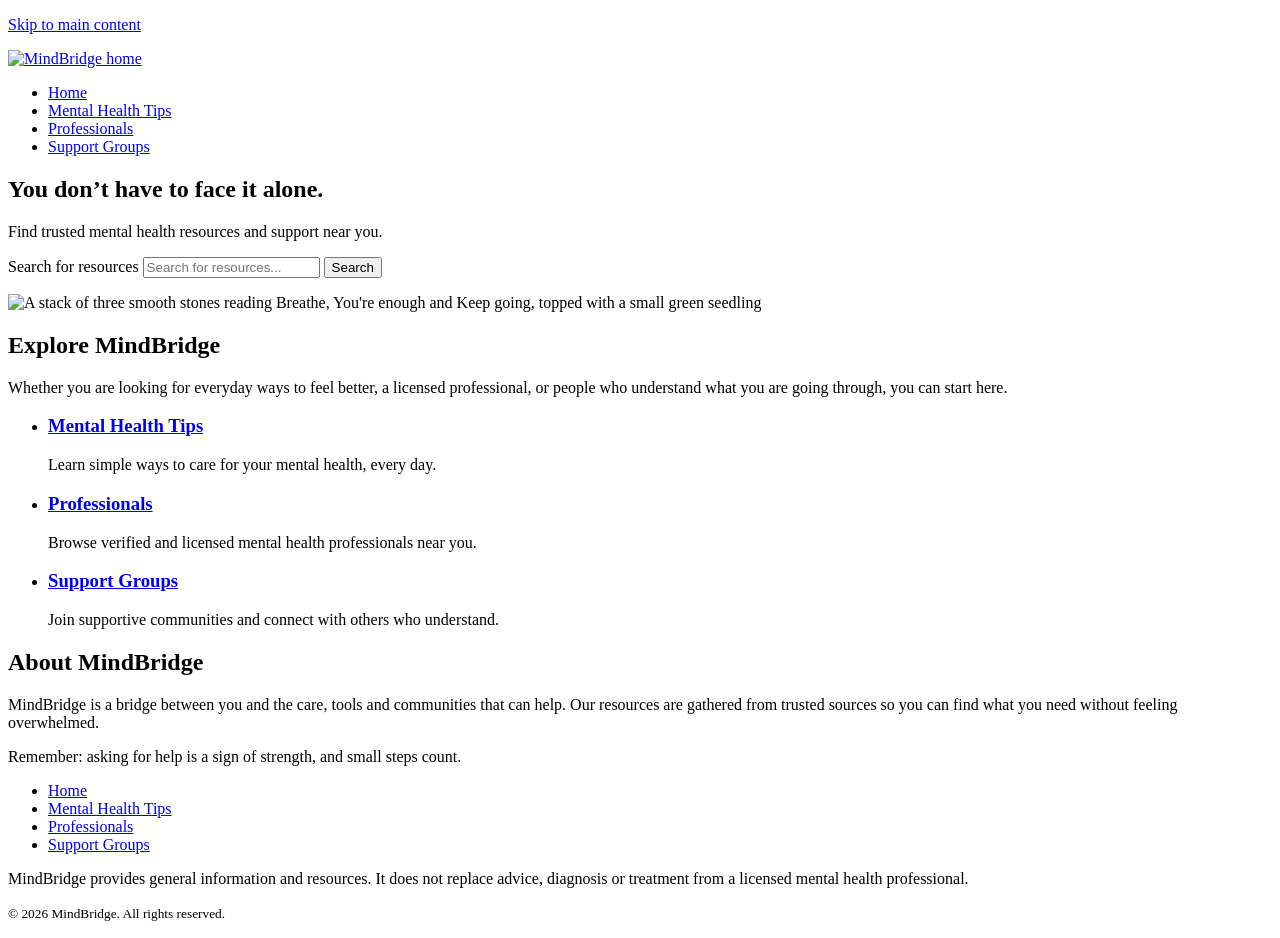
==== index.html @ d75eac20 "Added Files" ====
<!DOCTYPE html>
<html lang="en">
  <head>
    <meta charset="utf-8">
    <meta name="viewport" content="width=device-width, initial-scale=1">
    <meta name="description" content="MindBridge helps you find trusted mental health resources and support near you.">
    <title>Home | MindBridge</title>
  </head>
  <body>
    <p><a href="#main-content">Skip to main content</a></p>
    <header>
      <p><a href="index.html"><img src="images/logo.png" alt="MindBridge home" width="185" height="45"></a></p>
      <nav aria-label="Main navigation">
        <ul>
          <li><a href="index.html" aria-current="page">Home</a></li>
          <li><a href="mental-health-tips.html">Mental Health Tips</a></li>
          <li><a href="professionals.html">Professionals</a></li>
          <li><a href="support-groups.html">Support Groups</a></li>
        </ul>
      </nav>
    </header>
    <main id="main-content">
      <section aria-labelledby="hero-heading">
        <h1 id="hero-heading">You don&rsquo;t have to face it alone.</h1>
        <p>Find trusted mental health resources and support near you.</p>
        <form action="index.html" method="get" role="search">
          <p>
            <label for="resource-search">Search for resources</label>
            <input type="search" id="resource-search" name="q" placeholder="Search for resources..." autocomplete="off">
            <button type="submit">Search</button>
          </p>
        </form>
        <img src="images/stones.jpg" alt="A stack of three smooth stones reading Breathe, You're enough and Keep going, topped with a small green seedling" width="420" height="321">
      </section>

      <section aria-labelledby="explore-heading">
        <h2 id="explore-heading">Explore MindBridge</h2>
        <p>Whether you are looking for everyday ways to feel better, a licensed professional, or people who understand what you are going through, you can start here.</p>
        <ul>
          <li>
            <h3><a href="mental-health-tips.html">Mental Health Tips</a></h3>
            <p>Learn simple ways to care for your mental health, every day.</p>
          </li>
          <li>
            <h3><a href="professionals.html">Professionals</a></h3>
            <p>Browse verified and licensed mental health professionals near you.</p>
          </li>
          <li>
            <h3><a href="support-groups.html">Support Groups</a></h3>
            <p>Join supportive communities and connect with others who understand.</p>
          </li>
        </ul>
      </section>

      <section aria-labelledby="about-heading">
        <h2 id="about-heading">About MindBridge</h2>
        <p>MindBridge is a bridge between you and the care, tools and communities that can help. Our resources are gathered from trusted sources so you can find what you need without feeling overwhelmed.</p>
        <p>Remember: asking for help is a sign of strength, and small steps count.</p>
      </section>
    </main>
    <footer>
      <nav aria-label="Footer navigation">
        <ul>
          <li><a href="index.html">Home</a></li>
          <li><a href="mental-health-tips.html">Mental Health Tips</a></li>
          <li><a href="professionals.html">Professionals</a></li>
          <li><a href="support-groups.html">Support Groups</a></li>
        </ul>
      </nav>
      <p>MindBridge provides general information and resources. It does not replace advice, diagnosis or treatment from a licensed mental health professional.</p>
      <p><small>&copy; 2026 MindBridge. All rights reserved.</small></p>
    </footer>
  </body>
</html>
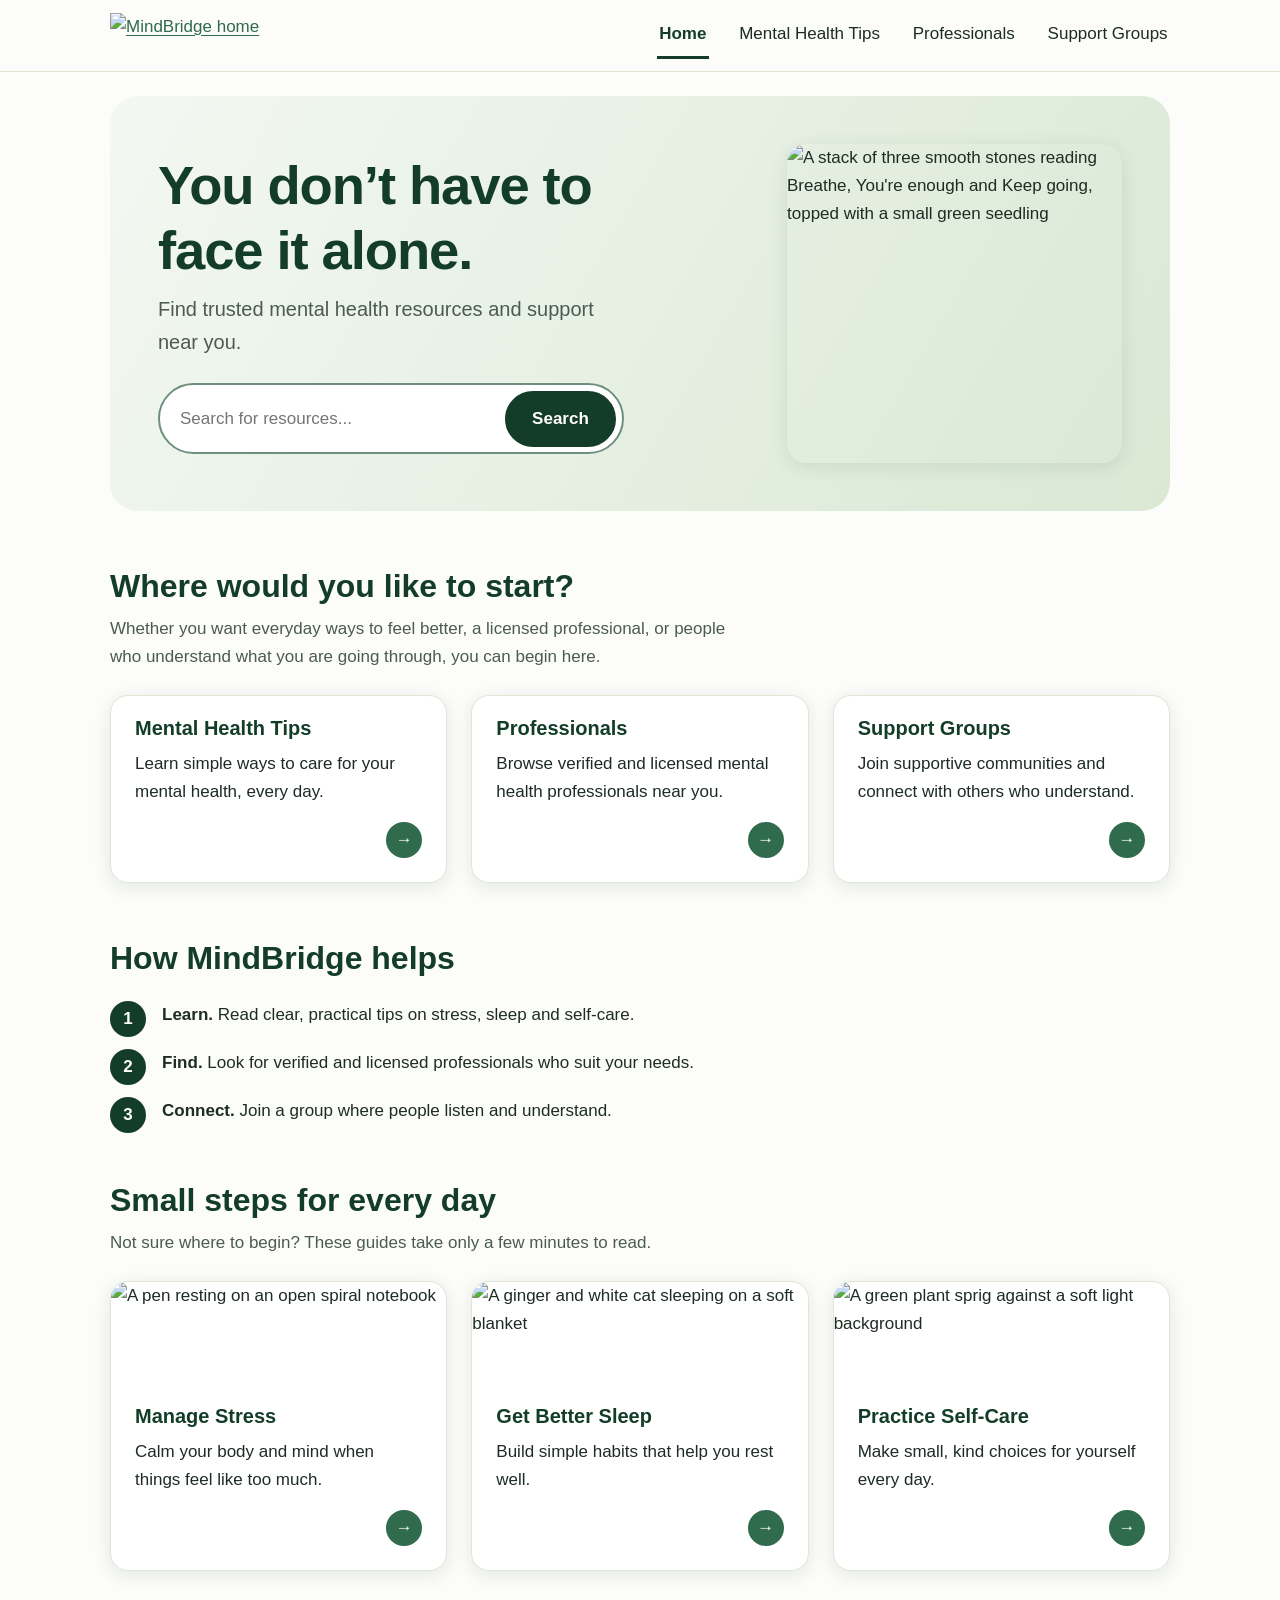
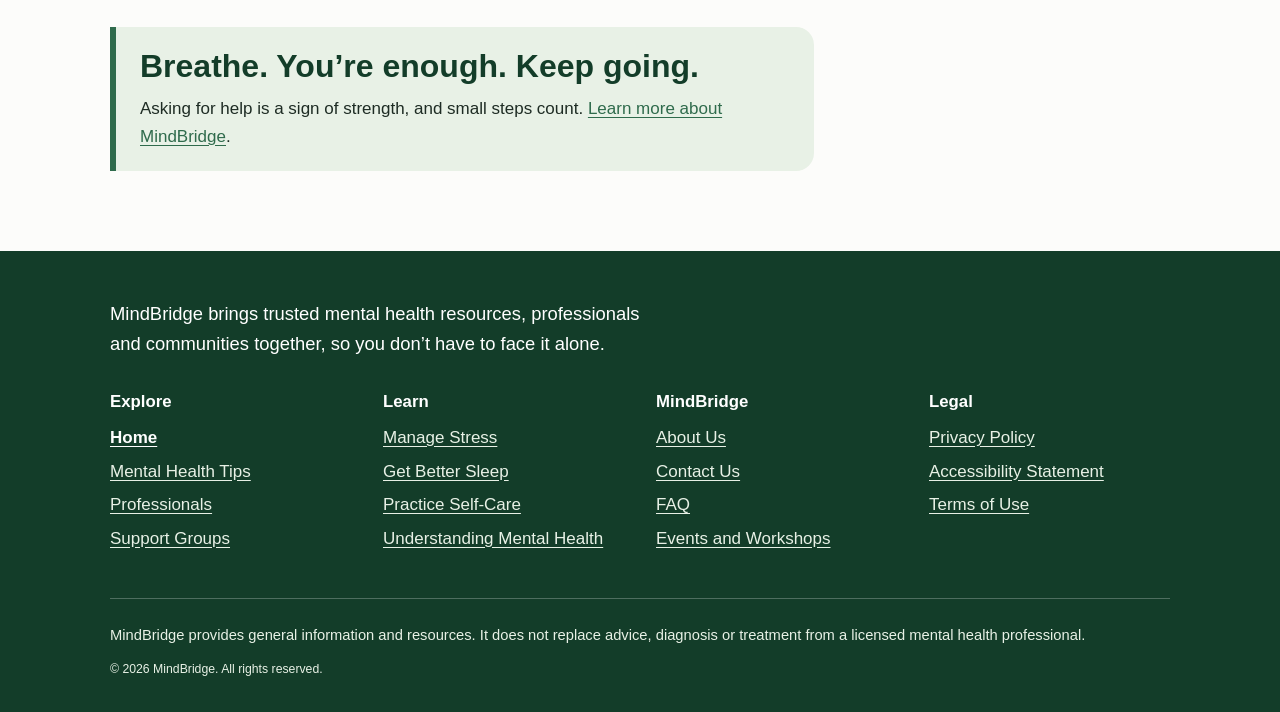
==== commit e8270a50: "fix issues" ====
--- a/index.html
+++ b/index.html
@@ -5,70 +5,176 @@
     <meta name="viewport" content="width=device-width, initial-scale=1">
     <meta name="description" content="MindBridge helps you find trusted mental health resources and support near you.">
     <title>Home | MindBridge</title>
+    <link rel="stylesheet" href="css/base.css">
+    <link rel="stylesheet" href="css/layout.css">
+    <link rel="stylesheet" href="css/components.css">
+    <link rel="stylesheet" href="css/pages.css">
   </head>
   <body>
-    <p><a href="#main-content">Skip to main content</a></p>
-    <header>
-      <p><a href="index.html"><img src="images/logo.png" alt="MindBridge home" width="185" height="45"></a></p>
-      <nav aria-label="Main navigation">
-        <ul>
-          <li><a href="index.html" aria-current="page">Home</a></li>
-          <li><a href="mental-health-tips.html">Mental Health Tips</a></li>
-          <li><a href="professionals.html">Professionals</a></li>
-          <li><a href="support-groups.html">Support Groups</a></li>
-        </ul>
-      </nav>
+    <a class="skip-link" href="#main-content">Skip to main content</a>
+    <header class="site-header">
+      <div class="header-inner">
+        <a class="brand" href="index.html"><img src="images/logo.png" alt="MindBridge home" width="185" height="45"></a>
+        <nav class="main-nav" aria-label="Main navigation">
+          <ul>
+            <li><a href="index.html" aria-current="page">Home</a></li>
+            <li><a href="mental-health-tips.html">Mental Health Tips</a></li>
+            <li><a href="professionals.html">Professionals</a></li>
+            <li><a href="support-groups.html">Support Groups</a></li>
+          </ul>
+        </nav>
+      </div>
     </header>
     <main id="main-content">
-      <section aria-labelledby="hero-heading">
-        <h1 id="hero-heading">You don&rsquo;t have to face it alone.</h1>
-        <p>Find trusted mental health resources and support near you.</p>
-        <form action="index.html" method="get" role="search">
-          <p>
-            <label for="resource-search">Search for resources</label>
-            <input type="search" id="resource-search" name="q" placeholder="Search for resources..." autocomplete="off">
-            <button type="submit">Search</button>
-          </p>
-        </form>
-        <img src="images/stones.jpg" alt="A stack of three smooth stones reading Breathe, You're enough and Keep going, topped with a small green seedling" width="420" height="321">
+      <section class="hero" aria-labelledby="hero-heading">
+        <div>
+          <h1 id="hero-heading">You don&rsquo;t have to face it alone.</h1>
+          <p class="lead">Find trusted mental health resources and support near you.</p>
+          <form class="search-form" action="index.html" method="get" role="search">
+            <p>
+              <label class="visually-hidden" for="resource-search">Search for resources</label>
+              <input type="search" id="resource-search" name="q" placeholder="Search for resources..." autocomplete="off">
+              <button type="submit">Search</button>
+            </p>
+          </form>
+        </div>
+        <img src="images/stones.jpg" alt="A stack of three smooth stones reading Breathe, You're enough and Keep going, topped with a small green seedling" width="335" height="319">
       </section>
 
       <section aria-labelledby="explore-heading">
-        <h2 id="explore-heading">Explore MindBridge</h2>
-        <p>Whether you are looking for everyday ways to feel better, a licensed professional, or people who understand what you are going through, you can start here.</p>
-        <ul>
+        <h2 id="explore-heading">Where would you like to start?</h2>
+        <p class="intro">Whether you want everyday ways to feel better, a licensed professional, or people who understand what you are going through, you can begin here.</p>
+        <ul class="card-grid">
           <li>
-            <h3><a href="mental-health-tips.html">Mental Health Tips</a></h3>
-            <p>Learn simple ways to care for your mental health, every day.</p>
+            <article class="card">
+              <div class="card-body">
+                <h3><a href="mental-health-tips.html">Mental Health Tips</a></h3>
+                <p>Learn simple ways to care for your mental health, every day.</p>
+                <span class="arrow" aria-hidden="true">&rarr;</span>
+              </div>
+            </article>
           </li>
           <li>
-            <h3><a href="professionals.html">Professionals</a></h3>
-            <p>Browse verified and licensed mental health professionals near you.</p>
+            <article class="card">
+              <div class="card-body">
+                <h3><a href="professionals.html">Professionals</a></h3>
+                <p>Browse verified and licensed mental health professionals near you.</p>
+                <span class="arrow" aria-hidden="true">&rarr;</span>
+              </div>
+            </article>
           </li>
           <li>
-            <h3><a href="support-groups.html">Support Groups</a></h3>
-            <p>Join supportive communities and connect with others who understand.</p>
+            <article class="card">
+              <div class="card-body">
+                <h3><a href="support-groups.html">Support Groups</a></h3>
+                <p>Join supportive communities and connect with others who understand.</p>
+                <span class="arrow" aria-hidden="true">&rarr;</span>
+              </div>
+            </article>
+          </li>
+        </ul>
+      </section>
+
+      <section aria-labelledby="how-heading">
+        <h2 id="how-heading">How MindBridge helps</h2>
+        <ol class="steps">
+          <li><strong>Learn.</strong> Read clear, practical tips on stress, sleep and self-care.</li>
+          <li><strong>Find.</strong> Look for verified and licensed professionals who suit your needs.</li>
+          <li><strong>Connect.</strong> Join a group where people listen and understand.</li>
+        </ol>
+      </section>
+
+      <section aria-labelledby="daily-heading">
+        <h2 id="daily-heading">Small steps for every day</h2>
+        <p class="intro">Not sure where to begin? These guides take only a few minutes to read.</p>
+        <ul class="card-grid">
+          <li>
+            <article class="card">
+              <img src="images/notebook.jpg" alt="A pen resting on an open spiral notebook" width="214" height="65">
+              <div class="card-body">
+                <h3><a href="manage-stress.html">Manage Stress</a></h3>
+                <p>Calm your body and mind when things feel like too much.</p>
+                <span class="arrow" aria-hidden="true">&rarr;</span>
+              </div>
+            </article>
+          </li>
+          <li>
+            <article class="card">
+              <img src="images/cat.jpg" alt="A ginger and white cat sleeping on a soft blanket" width="214" height="65">
+              <div class="card-body">
+                <h3><a href="better-sleep.html">Get Better Sleep</a></h3>
+                <p>Build simple habits that help you rest well.</p>
+                <span class="arrow" aria-hidden="true">&rarr;</span>
+              </div>
+            </article>
+          </li>
+          <li>
+            <article class="card">
+              <img src="images/plant.jpg" alt="A green plant sprig against a soft light background" width="214" height="65">
+              <div class="card-body">
+                <h3><a href="self-care.html">Practice Self-Care</a></h3>
+                <p>Make small, kind choices for yourself every day.</p>
+                <span class="arrow" aria-hidden="true">&rarr;</span>
+              </div>
+            </article>
           </li>
         </ul>
       </section>
 
       <section aria-labelledby="about-heading">
-        <h2 id="about-heading">About MindBridge</h2>
-        <p>MindBridge is a bridge between you and the care, tools and communities that can help. Our resources are gathered from trusted sources so you can find what you need without feeling overwhelmed.</p>
-        <p>Remember: asking for help is a sign of strength, and small steps count.</p>
+        <div class="note">
+          <h2 id="about-heading">Breathe. You&rsquo;re enough. Keep going.</h2>
+          <p>Asking for help is a sign of strength, and small steps count. <a href="about.html">Learn more about MindBridge</a>.</p>
+        </div>
       </section>
     </main>
-    <footer>
-      <nav aria-label="Footer navigation">
-        <ul>
-          <li><a href="index.html">Home</a></li>
-          <li><a href="mental-health-tips.html">Mental Health Tips</a></li>
-          <li><a href="professionals.html">Professionals</a></li>
-          <li><a href="support-groups.html">Support Groups</a></li>
-        </ul>
-      </nav>
-      <p>MindBridge provides general information and resources. It does not replace advice, diagnosis or treatment from a licensed mental health professional.</p>
-      <p><small>&copy; 2026 MindBridge. All rights reserved.</small></p>
+    <footer class="site-footer">
+      <div class="footer-inner">
+        <p class="footer-intro">MindBridge brings trusted mental health resources, professionals and communities together, so you don&rsquo;t have to face it alone.</p>
+        <nav aria-label="Footer navigation">
+          <div class="footer-columns">
+            <div>
+              <h2>Explore</h2>
+              <ul>
+                <li><a href="index.html" aria-current="page">Home</a></li>
+                <li><a href="mental-health-tips.html">Mental Health Tips</a></li>
+                <li><a href="professionals.html">Professionals</a></li>
+                <li><a href="support-groups.html">Support Groups</a></li>
+              </ul>
+            </div>
+            <div>
+              <h2>Learn</h2>
+              <ul>
+                <li><a href="manage-stress.html">Manage Stress</a></li>
+                <li><a href="better-sleep.html">Get Better Sleep</a></li>
+                <li><a href="self-care.html">Practice Self-Care</a></li>
+                <li><a href="understanding-mental-health.html">Understanding Mental Health</a></li>
+              </ul>
+            </div>
+            <div>
+              <h2>MindBridge</h2>
+              <ul>
+                <li><a href="about.html">About Us</a></li>
+                <li><a href="contact.html">Contact Us</a></li>
+                <li><a href="faq.html">FAQ</a></li>
+                <li><a href="events.html">Events and Workshops</a></li>
+              </ul>
+            </div>
+            <div>
+              <h2>Legal</h2>
+              <ul>
+                <li><a href="privacy-policy.html">Privacy Policy</a></li>
+                <li><a href="accessibility.html">Accessibility Statement</a></li>
+                <li><a href="terms.html">Terms of Use</a></li>
+              </ul>
+            </div>
+          </div>
+        </nav>
+        <div class="footer-note">
+          <p>MindBridge provides general information and resources. It does not replace advice, diagnosis or treatment from a licensed mental health professional.</p>
+          <p><small>&copy; 2026 MindBridge. All rights reserved.</small></p>
+        </div>
+      </div>
     </footer>
   </body>
 </html>
--- a/css/base.css
+++ b/css/base.css
@@ -0,0 +1,132 @@
+/* base.css - colours, typography and global defaults */
+
+:root {
+  --green-900: #133d29;
+  --green-700: #2f6b4c;
+  --green-500: #58846a;
+  --green-200: #dae8d4;
+  --green-100: #e8f1e6;
+  --green-50: #f3f8f2;
+  --paper: #fcfcfa;
+  --white: #ffffff;
+  --ink: #1e2c24;
+  --muted: #4b5b52;
+  --line: #6f8f7e;
+  --radius: 18px;
+  --shadow: 0 4px 18px rgba(19, 61, 41, 0.1);
+  --max-width: 1100px;
+}
+
+*,
+*::before,
+*::after {
+  box-sizing: border-box;
+}
+
+html {
+  scroll-behavior: smooth;
+}
+
+body {
+  margin: 0;
+  font-family: "Segoe UI", Roboto, "Helvetica Neue", Arial, sans-serif;
+  font-size: 1.0625rem;
+  line-height: 1.65;
+  color: var(--ink);
+  background: var(--paper);
+}
+
+h1,
+h2,
+h3 {
+  margin: 0 0 0.6rem;
+  line-height: 1.2;
+  color: var(--green-900);
+}
+
+h1 {
+  font-size: clamp(2.2rem, 5vw, 3.4rem);
+  letter-spacing: -0.02em;
+}
+
+h2 {
+  font-size: clamp(1.5rem, 3vw, 2rem);
+}
+
+h3 {
+  font-size: 1.25rem;
+}
+
+p {
+  margin: 0 0 1rem;
+}
+
+ul,
+ol {
+  margin: 0 0 1rem;
+  padding-left: 1.4rem;
+}
+
+li {
+  margin-bottom: 0.35rem;
+}
+
+img {
+  display: block;
+  max-width: 100%;
+  height: auto;
+}
+
+a {
+  color: var(--green-700);
+  text-underline-offset: 3px;
+}
+
+a:hover {
+  color: var(--green-900);
+}
+
+:focus-visible {
+  outline: 3px solid var(--green-900);
+  outline-offset: 3px;
+  border-radius: 4px;
+}
+
+/* Skip link: hidden until it receives keyboard focus */
+.skip-link {
+  position: absolute;
+  left: 1rem;
+  top: -5rem;
+  z-index: 100;
+  padding: 0.7rem 1.2rem;
+  border-radius: 10px;
+  background: var(--green-900);
+  color: var(--white);
+}
+
+.skip-link:focus {
+  top: 1rem;
+}
+
+/* Hidden visually but still read by screen readers */
+.visually-hidden {
+  position: absolute;
+  width: 1px;
+  height: 1px;
+  margin: -1px;
+  padding: 0;
+  overflow: hidden;
+  clip: rect(0, 0, 0, 0);
+  white-space: nowrap;
+  border: 0;
+}
+
+@media (prefers-reduced-motion: reduce) {
+  html {
+    scroll-behavior: auto;
+  }
+
+  * {
+    transition: none !important;
+  }
+}
--- a/css/layout.css
+++ b/css/layout.css
@@ -0,0 +1,159 @@
+/* layout.css - header, navigation, page width and footer */
+
+.site-header {
+  background: var(--paper);
+  border-bottom: 1px solid var(--green-200);
+}
+
+.header-inner {
+  display: flex;
+  flex-wrap: wrap;
+  align-items: center;
+  justify-content: space-between;
+  gap: 0.5rem 2rem;
+  max-width: var(--max-width);
+  margin: 0 auto;
+  padding: 0.75rem 1.25rem;
+}
+
+.brand img {
+  width: 185px;
+}
+
+.main-nav ul {
+  display: flex;
+  flex-wrap: wrap;
+  gap: 0.25rem 1.75rem;
+  margin: 0;
+  padding: 0;
+  list-style: none;
+}
+
+.main-nav li {
+  margin: 0;
+}
+
+.main-nav a {
+  display: block;
+  padding: 0.5rem 0.15rem;
+  border-bottom: 3px solid transparent;
+  color: var(--ink);
+  text-decoration: none;
+}
+
+.main-nav a:hover {
+  border-bottom-color: var(--green-500);
+}
+
+.main-nav a[aria-current="page"] {
+  border-bottom-color: var(--green-900);
+  color: var(--green-900);
+  font-weight: 600;
+}
+
+/* Page content */
+main {
+  max-width: var(--max-width);
+  margin: 0 auto;
+  padding: 0 1.25rem;
+}
+
+main > section {
+  margin: 3.5rem 0;
+}
+
+main > section.hero {
+  margin-top: 1.5rem;
+}
+
+/* Breadcrumb trail on inner pages */
+.breadcrumb {
+  margin-top: 1.25rem;
+  font-size: 0.95rem;
+}
+
+.breadcrumb ol {
+  display: flex;
+  flex-wrap: wrap;
+  gap: 0.25rem 0.6rem;
+  margin: 0;
+  padding: 0;
+  list-style: none;
+}
+
+.breadcrumb li {
+  margin: 0;
+}
+
+.breadcrumb li + li::before {
+  content: "/";
+  margin-right: 0.6rem;
+  color: var(--muted);
+}
+
+/* Footer */
+.site-footer {
+  margin-top: 5rem;
+  padding: 3rem 0 1.5rem;
+  background: var(--green-900);
+  color: var(--green-100);
+}
+
+.footer-inner {
+  max-width: var(--max-width);
+  margin: 0 auto;
+  padding: 0 1.25rem;
+}
+
+.footer-intro {
+  max-width: 34rem;
+  margin-bottom: 2rem;
+  font-size: 1.15rem;
+  color: var(--white);
+}
+
+.footer-columns {
+  display: grid;
+  grid-template-columns: repeat(auto-fit, minmax(190px, 1fr));
+  gap: 2rem;
+}
+
+.footer-columns h2 {
+  margin-bottom: 0.75rem;
+  font-size: 1.05rem;
+  color: var(--white);
+}
+
+.footer-columns ul {
+  margin: 0;
+  padding: 0;
+  list-style: none;
+}
+
+.site-footer a {
+  color: var(--green-100);
+}
+
+.site-footer a:hover,
+.site-footer a[aria-current="page"] {
+  color: var(--white);
+}
+
+.site-footer a[aria-current="page"] {
+  font-weight: 600;
+}
+
+.site-footer :focus-visible {
+  outline-color: var(--white);
+}
+
+.footer-note {
+  margin-top: 2.5rem;
+  padding-top: 1.5rem;
+  border-top: 1px solid rgba(255, 255, 255, 0.25);
+  font-size: 0.92rem;
+}
+
+.footer-note p {
+  margin-bottom: 0.5rem;
+}
--- a/css/components.css
+++ b/css/components.css
@@ -0,0 +1,326 @@
+/* components.css - hero, buttons, cards, forms and other reusable parts */
+
+/* Hero banner */
+.hero {
+  display: grid;
+  grid-template-columns: 1fr 1fr;
+  gap: 2rem;
+  align-items: center;
+  padding: 3rem;
+  border-radius: 28px;
+  background: linear-gradient(120deg, var(--green-50), var(--green-200));
+  overflow: hidden;
+}
+
+.hero.hero-simple {
+  grid-template-columns: 1fr;
+}
+
+.hero p.lead {
+  max-width: 32rem;
+  font-size: 1.25rem;
+  color: var(--muted);
+}
+
+.hero img {
+  margin-left: auto;
+  border-radius: 20px;
+  box-shadow: var(--shadow);
+}
+
+.hero img.hero-icon {
+  border-radius: 50%;
+  box-shadow: none;
+}
+
+.label {
+  margin-bottom: 0.5rem;
+  font-size: 0.9rem;
+  font-weight: 600;
+  letter-spacing: 0.06em;
+  text-transform: uppercase;
+  color: var(--green-700);
+}
+
+/* Buttons */
+.button,
+button {
+  display: inline-block;
+  padding: 0.75rem 1.6rem;
+  border: 2px solid var(--green-900);
+  border-radius: 999px;
+  background: var(--green-900);
+  color: var(--white);
+  font: inherit;
+  font-weight: 600;
+  text-decoration: none;
+  cursor: pointer;
+  transition: background 0.2s;
+}
+
+.button:hover,
+button:hover {
+  background: var(--green-700);
+  border-color: var(--green-700);
+  color: var(--white);
+}
+
+.button.button-light {
+  background: transparent;
+  color: var(--green-900);
+}
+
+.button.button-light:hover {
+  background: var(--green-900);
+  color: var(--white);
+}
+
+/* Forms */
+fieldset {
+  max-width: 640px;
+  margin: 0;
+  padding: 1.5rem;
+  border: 2px solid var(--green-200);
+  border-radius: var(--radius);
+  background: var(--white);
+}
+
+legend {
+  padding: 0 0.5rem;
+  font-weight: 600;
+  color: var(--green-900);
+}
+
+label {
+  display: block;
+  margin-bottom: 0.25rem;
+  font-weight: 600;
+}
+
+input[type="text"],
+input[type="email"],
+input[type="search"],
+select,
+textarea {
+  width: 100%;
+  padding: 0.7rem 0.9rem;
+  border: 2px solid var(--line);
+  border-radius: 12px;
+  background: var(--white);
+  color: var(--ink);
+  font: inherit;
+}
+
+textarea {
+  min-height: 9rem;
+  resize: vertical;
+}
+
+/* Pill-shaped search bar on the home page */
+.search-form {
+  max-width: 30rem;
+  margin-top: 1.5rem;
+}
+
+.search-form p {
+  display: flex;
+  gap: 0.5rem;
+  margin: 0;
+  padding: 0.35rem;
+  border: 2px solid var(--line);
+  border-radius: 999px;
+  background: var(--white);
+}
+
+.search-form input[type="search"] {
+  flex: 1;
+  min-width: 0;
+  border: 0;
+  background: transparent;
+}
+
+.search-form input[type="search"]:focus-visible {
+  outline-offset: 0;
+}
+
+/* Cards */
+.card-grid {
+  display: grid;
+  grid-template-columns: repeat(auto-fit, minmax(250px, 1fr));
+  gap: 1.5rem;
+  margin: 1.5rem 0 0;
+  padding: 0;
+  list-style: none;
+}
+
+.card-grid > li {
+  margin: 0;
+}
+
+.card {
+  position: relative;
+  display: flex;
+  flex-direction: column;
+  height: 100%;
+  border: 1px solid var(--green-200);
+  border-radius: var(--radius);
+  background: var(--white);
+  box-shadow: var(--shadow);
+  overflow: hidden;
+}
+
+.card-body {
+  display: flex;
+  flex: 1;
+  flex-direction: column;
+  padding: 1.25rem 1.5rem 1.5rem;
+}
+
+.card h3 a {
+  color: var(--green-900);
+  text-decoration: none;
+}
+
+/* Makes the whole card clickable */
+.card h3 a::after {
+  content: "";
+  position: absolute;
+  inset: 0;
+}
+
+.card:hover {
+  border-color: var(--green-500);
+}
+
+.card:focus-within {
+  outline: 3px solid var(--green-900);
+  outline-offset: 3px;
+}
+
+.card h3 a:focus-visible {
+  outline: none;
+}
+
+.arrow {
+  display: flex;
+  align-items: center;
+  justify-content: center;
+  align-self: flex-end;
+  width: 2.25rem;
+  height: 2.25rem;
+  margin-top: auto;
+  border-radius: 50%;
+  background: var(--green-700);
+  color: var(--white);
+}
+
+/* Numbered steps */
+.steps {
+  margin: 1.5rem 0 0;
+  padding: 0;
+  list-style: none;
+  counter-reset: step;
+}
+
+.steps li {
+  position: relative;
+  margin-bottom: 1.25rem;
+  padding-left: 3.25rem;
+  counter-increment: step;
+}
+
+.steps li::before {
+  content: counter(step);
+  position: absolute;
+  left: 0;
+  top: 0;
+  width: 2.25rem;
+  height: 2.25rem;
+  border-radius: 50%;
+  background: var(--green-900);
+  color: var(--white);
+  font-weight: 600;
+  line-height: 2.25rem;
+  text-align: center;
+}
+
+/* Tick lists */
+.tick-list {
+  padding: 0;
+  list-style: none;
+}
+
+.tick-list li {
+  position: relative;
+  padding-left: 1.9rem;
+}
+
+.tick-list li::before {
+  content: "\2713";
+  position: absolute;
+  left: 0;
+  font-weight: 700;
+  color: var(--green-700);
+}
+
+/* Highlighted note */
+.note {
+  max-width: 44rem;
+  padding: 1.25rem 1.5rem;
+  border-left: 6px solid var(--green-700);
+  border-radius: 0 var(--radius) var(--radius) 0;
+  background: var(--green-100);
+}
+
+.note p:last-child {
+  margin-bottom: 0;
+}
+
+/* Definition lists */
+dt {
+  font-weight: 600;
+  color: var(--green-900);
+}
+
+dd {
+  margin: 0 0 1.1rem;
+}
+
+/* Tables */
+.table-wrap {
+  overflow-x: auto;
+  border: 1px solid var(--green-200);
+  border-radius: var(--radius);
+  background: var(--white);
+}
+
+table {
+  width: 100%;
+  border-collapse: collapse;
+}
+
+caption {
+  padding: 1rem;
+  text-align: left;
+  font-weight: 600;
+  color: var(--green-900);
+}
+
+th,
+td {
+  padding: 0.85rem 1rem;
+  border-top: 1px solid var(--green-200);
+  text-align: left;
+  vertical-align: top;
+}
+
+th {
+  background: var(--green-100);
+  color: var(--green-900);
+}
+
+/* Card pictures fill the card width */
+.card img {
+  width: 100%;
+  height: auto;
+}
--- a/css/pages.css
+++ b/css/pages.css
@@ -0,0 +1,71 @@
+/* pages.css - layouts used by specific kinds of pages */
+
+/* Section intro text */
+.intro {
+  max-width: 40rem;
+  color: var(--muted);
+}
+
+/* Text beside a picture */
+.split {
+  display: grid;
+  grid-template-columns: 1fr 1fr;
+  gap: 2.5rem;
+  align-items: center;
+}
+
+.split img {
+  border-radius: var(--radius);
+  box-shadow: var(--shadow);
+}
+
+/* Long reading pages such as articles and legal text */
+.prose {
+  max-width: 46rem;
+}
+
+.prose h2 {
+  margin-top: 2.25rem;
+}
+
+/* Contact page */
+.contact-layout {
+  display: grid;
+  grid-template-columns: 3fr 2fr;
+  gap: 2.5rem;
+  align-items: start;
+}
+
+.contact-layout p.field {
+  margin-bottom: 1.1rem;
+}
+
+/* Frequently asked questions */
+.faq-group {
+  max-width: 46rem;
+}
+
+.faq-group h3 {
+  margin-top: 1.5rem;
+}
+
+/* Smaller screens */
+@media (max-width: 760px) {
+  .hero {
+    grid-template-columns: 1fr;
+    padding: 1.75rem;
+  }
+
+  .hero img {
+    margin: 0 auto;
+  }
+
+  .split,
+  .contact-layout {
+    grid-template-columns: 1fr;
+  }
+
+  main > section {
+    margin: 2.5rem 0;
+  }
+}
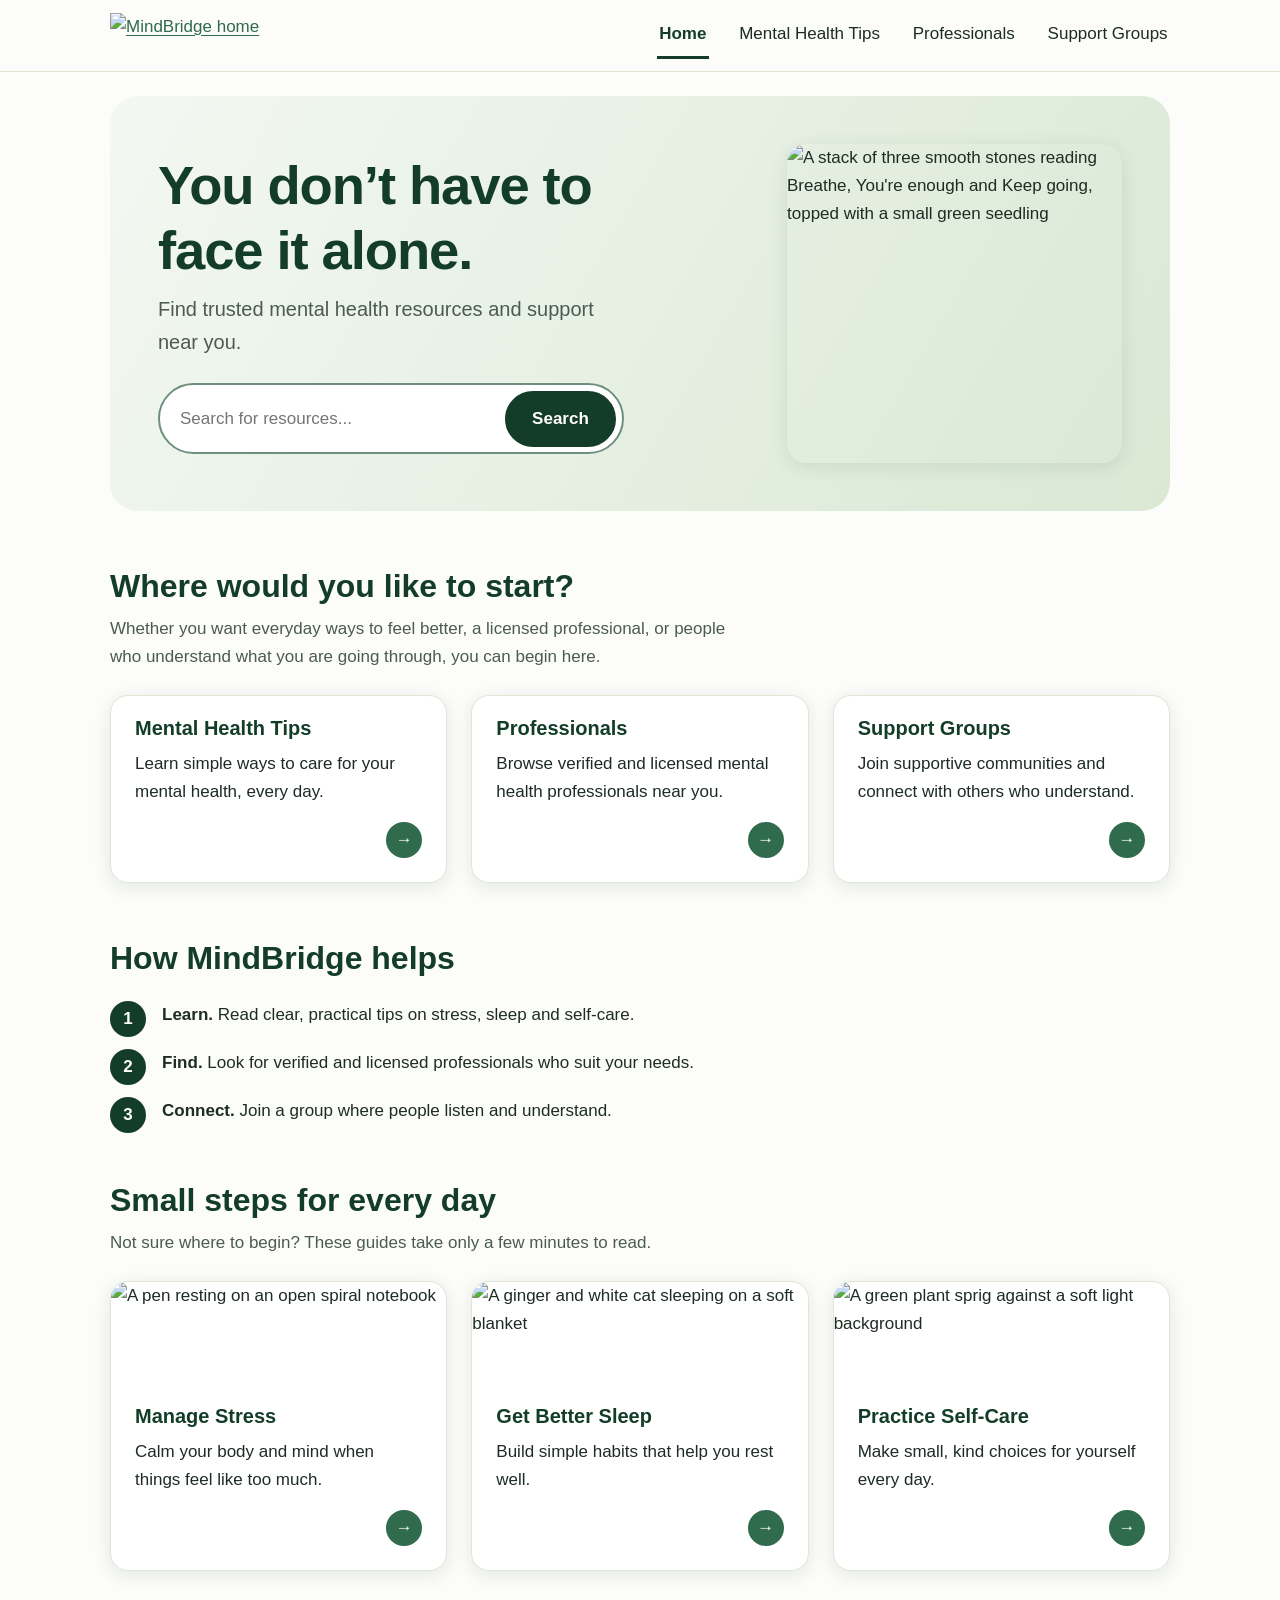
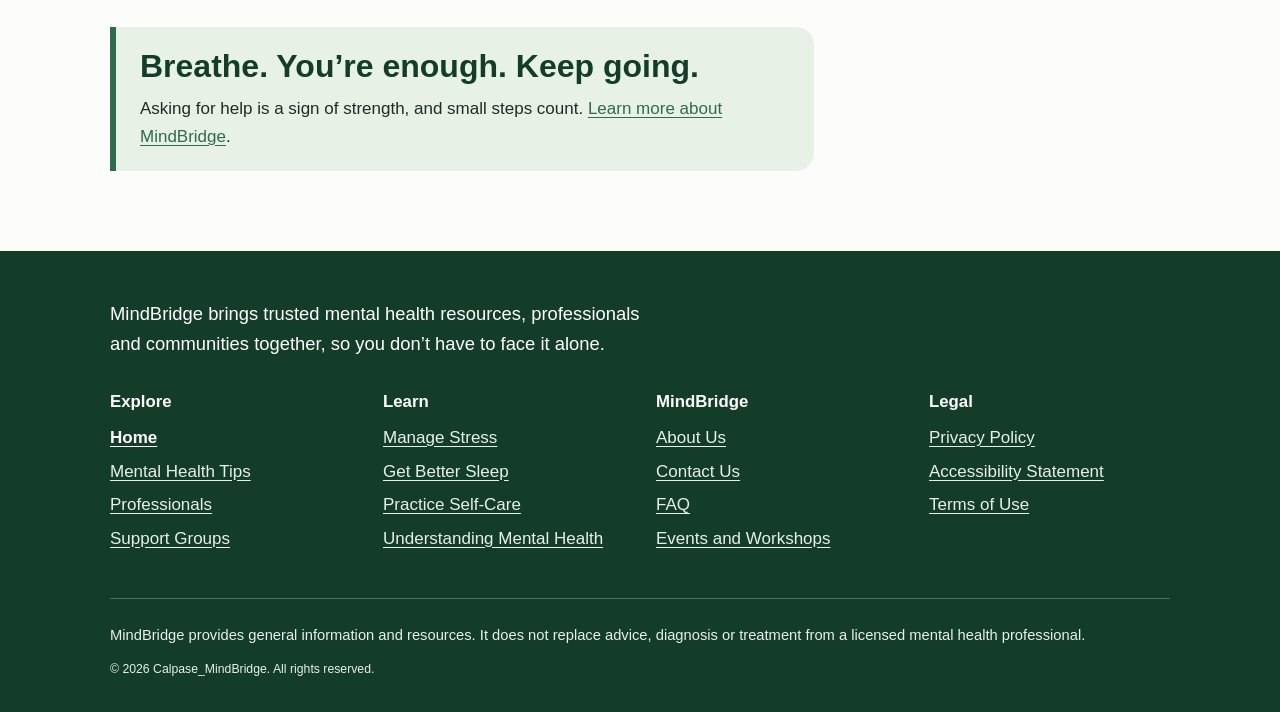
==== commit db4bb455: "added last name to footer" ====
--- a/index.html
+++ b/index.html
@@ -172,7 +172,7 @@
         </nav>
         <div class="footer-note">
           <p>MindBridge provides general information and resources. It does not replace advice, diagnosis or treatment from a licensed mental health professional.</p>
-          <p><small>&copy; 2026 MindBridge. All rights reserved.</small></p>
+          <p><small>&copy; 2026 Calpase_MindBridge. All rights reserved.</small></p>
         </div>
       </div>
     </footer>
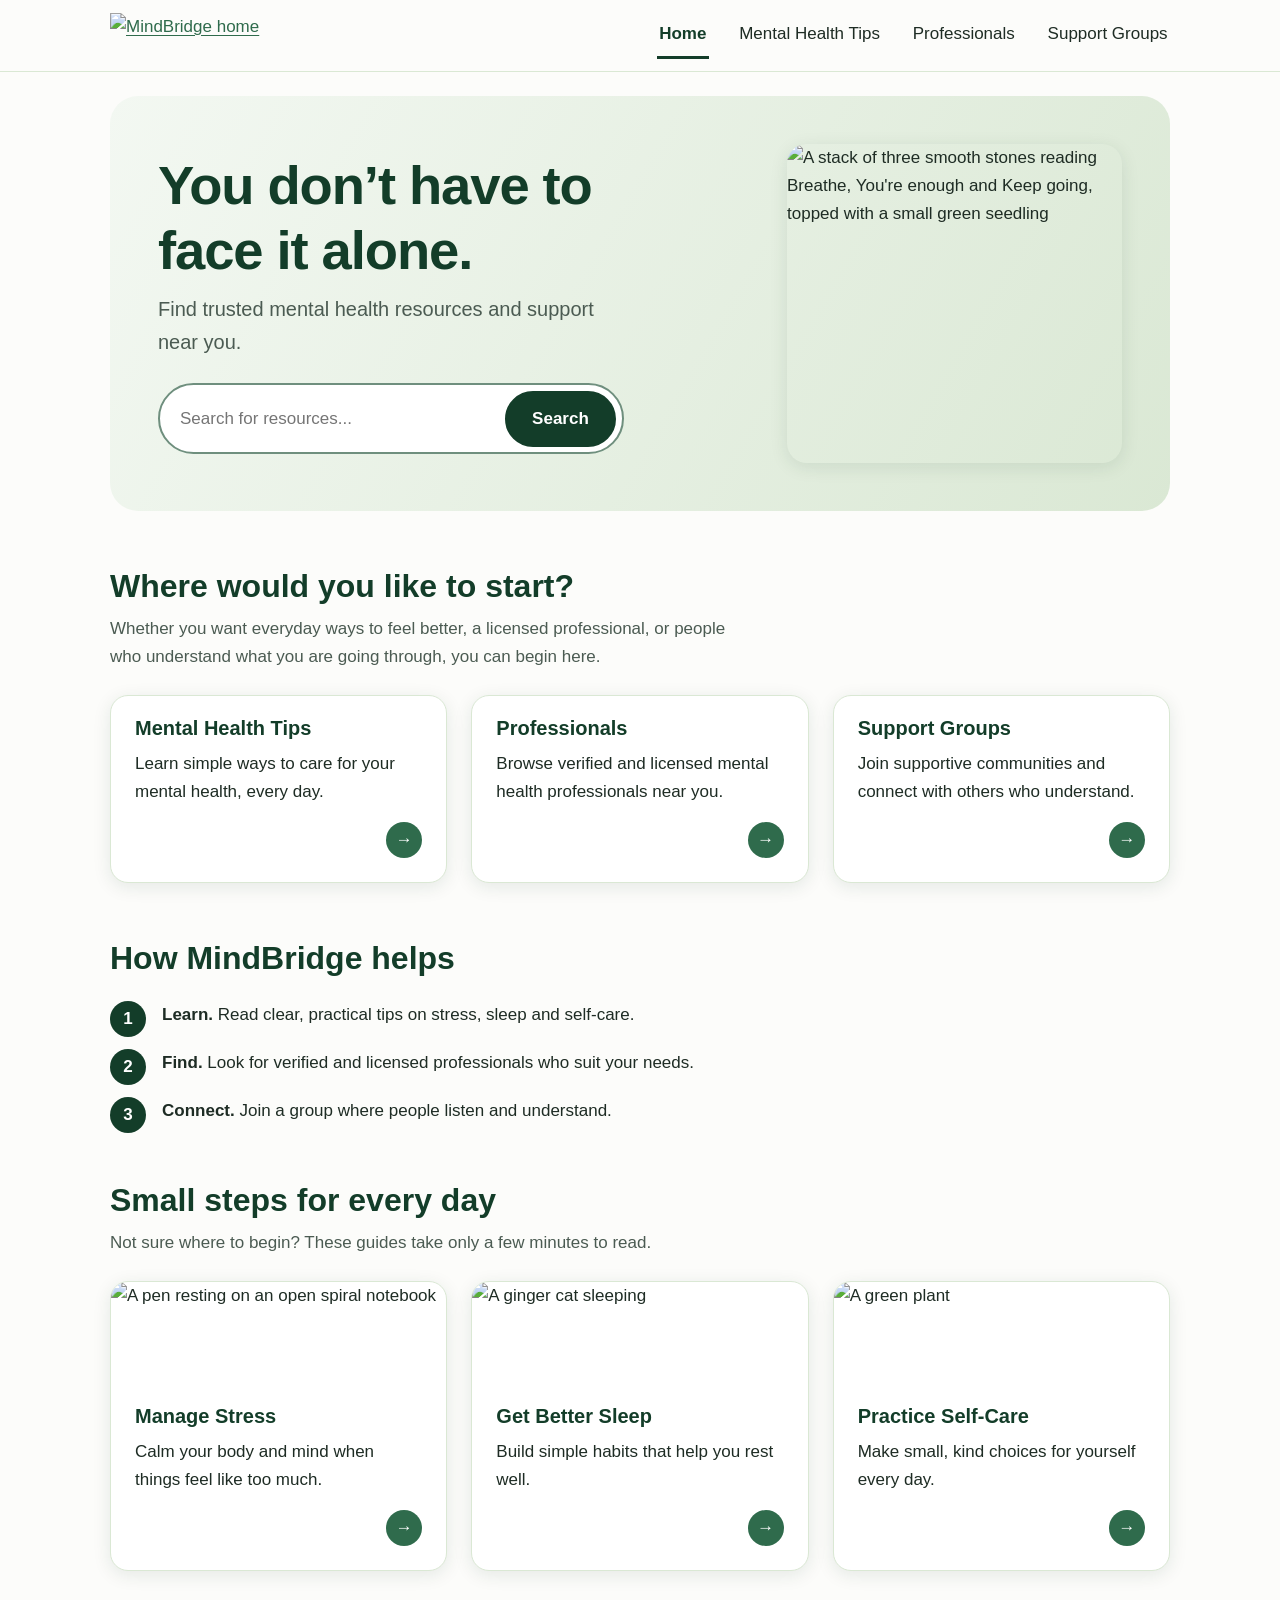
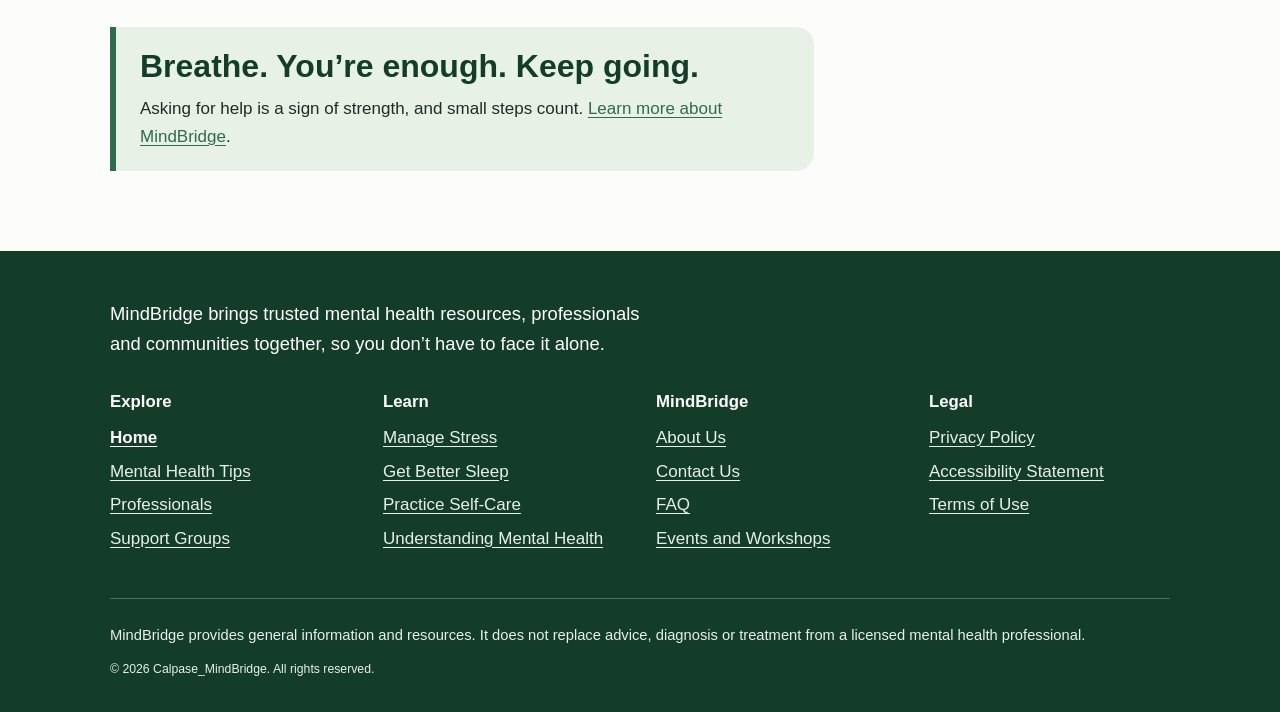
==== commit 2c71a896: "refurpish website, added images, videos, links" ====
--- a/index.html
+++ b/index.html
@@ -100,7 +100,7 @@
           </li>
           <li>
             <article class="card">
-              <img src="images/cat.jpg" alt="A ginger and white cat sleeping on a soft blanket" width="214" height="65">
+              <img src="images/cat.jpg" alt="A ginger cat sleeping" width="214" height="65">
               <div class="card-body">
                 <h3><a href="better-sleep.html">Get Better Sleep</a></h3>
                 <p>Build simple habits that help you rest well.</p>
@@ -110,7 +110,7 @@
           </li>
           <li>
             <article class="card">
-              <img src="images/plant.jpg" alt="A green plant sprig against a soft light background" width="214" height="65">
+              <img src="images/plant.jpg" alt="A green plant" width="214" height="65">
               <div class="card-body">
                 <h3><a href="self-care.html">Practice Self-Care</a></h3>
                 <p>Make small, kind choices for yourself every day.</p>
--- a/css/components.css
+++ b/css/components.css
@@ -33,6 +33,11 @@
   box-shadow: none;
 }
 
+.hero video{
+  border-radius: 5%;
+  border: double 4px var(--green-500);
+}
+
 .label {
   margin-bottom: 0.5rem;
   font-size: 0.9rem;
@@ -136,6 +141,7 @@
   flex: 1;
   min-width: 0;
   border: 0;
+  border-radius: 999px;
   background: transparent;
 }
 
